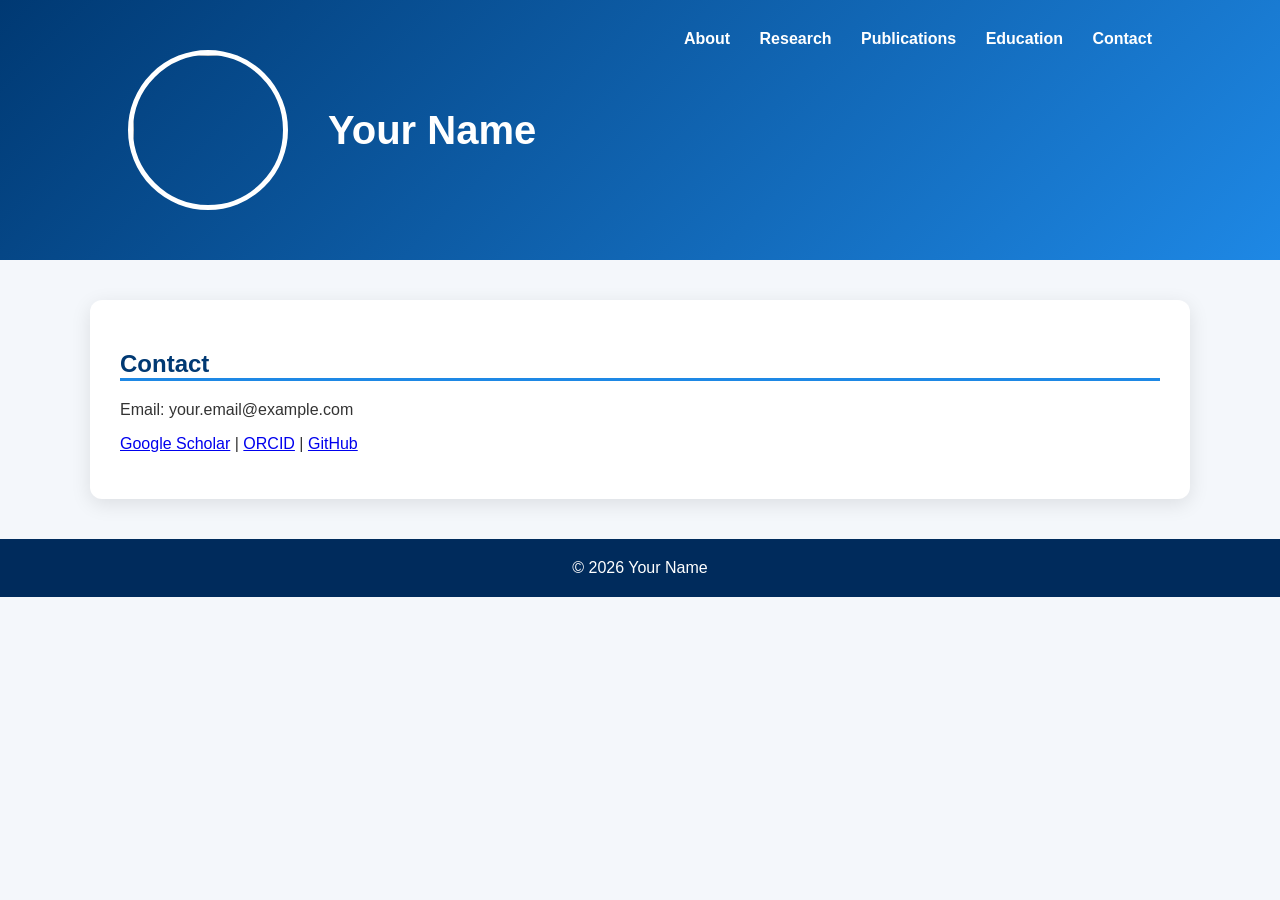
==== contact.html @ b809c6c2 "Create contact.html" ====
<!DOCTYPE html>
<html>
<head>
<title>Contact</title>
<link rel="stylesheet" href="style.css">
</head>

<body>

<header>
<img class="profile" src="photo.jpg">
<div class="header-text">
<h1>Your Name</h1>
</div>

<nav>
<a href="index.html">About</a>
<a href="research.html">Research</a>
<a href="publications.html">Publications</a>
<a href="education.html">Education</a>
<a href="contact.html">Contact</a>
</nav>
</header>

<div class="container">

<section>
<h2>Contact</h2>

<p>Email: your.email@example.com</p>

<p>
<a href="#">Google Scholar</a> |
<a href="#">ORCID</a> |
<a href="#">GitHub</a>
</p>

</section>

</div>

<footer>© 2026 Your Name</footer>

</body>
</html>
---- style.css ----
*{
    box-sizing:border-box;
}

body{
    margin:0;
    font-family:"Segoe UI", Arial, sans-serif;
    background:#f4f7fb;
    color:#333;
}

header{
    background:linear-gradient(135deg,#003973,#1e88e5);
    color:white;
    padding:50px 10%;
    display:flex;
    align-items:center;
    gap:40px;
    position:relative;
}

.profile{
    width:160px;
    height:160px;
    border-radius:50%;
    border:5px solid white;
}

.header-text{
    text-align:left;
}

header h1{
    margin:0;
    font-size:40px;
}

nav{
    position:absolute;
    top:30px;
    right:10%;
}

nav a{
    color:white;
    margin-left:25px;
    text-decoration:none;
    font-weight:bold;
}

nav a:hover{
    color:#ffd166;
}

.container{
    width:90%;
    max-width:1100px;
    margin:auto;
}

section{
    background:white;
    margin:40px 0;
    padding:30px;
    border-radius:12px;
    box-shadow:0 5px 20px rgba(0,0,0,0.1);
}

h2{
    color:#003973;
    border-bottom:3px solid #1e88e5;
}

.grid{
    display:flex;
    gap:20px;
    flex-wrap:wrap;
}

.card{
    flex:1;
    min-width:250px;
    background:#eaf4ff;
    padding:20px;
    border-radius:10px;
}

.paper{
    margin:15px 0;
    padding:15px;
    border-left:5px solid #1e88e5;
    background:#fafafa;
}

footer{
    background:#002b5c;
    color:white;
    text-align:center;
    padding:20px;
}
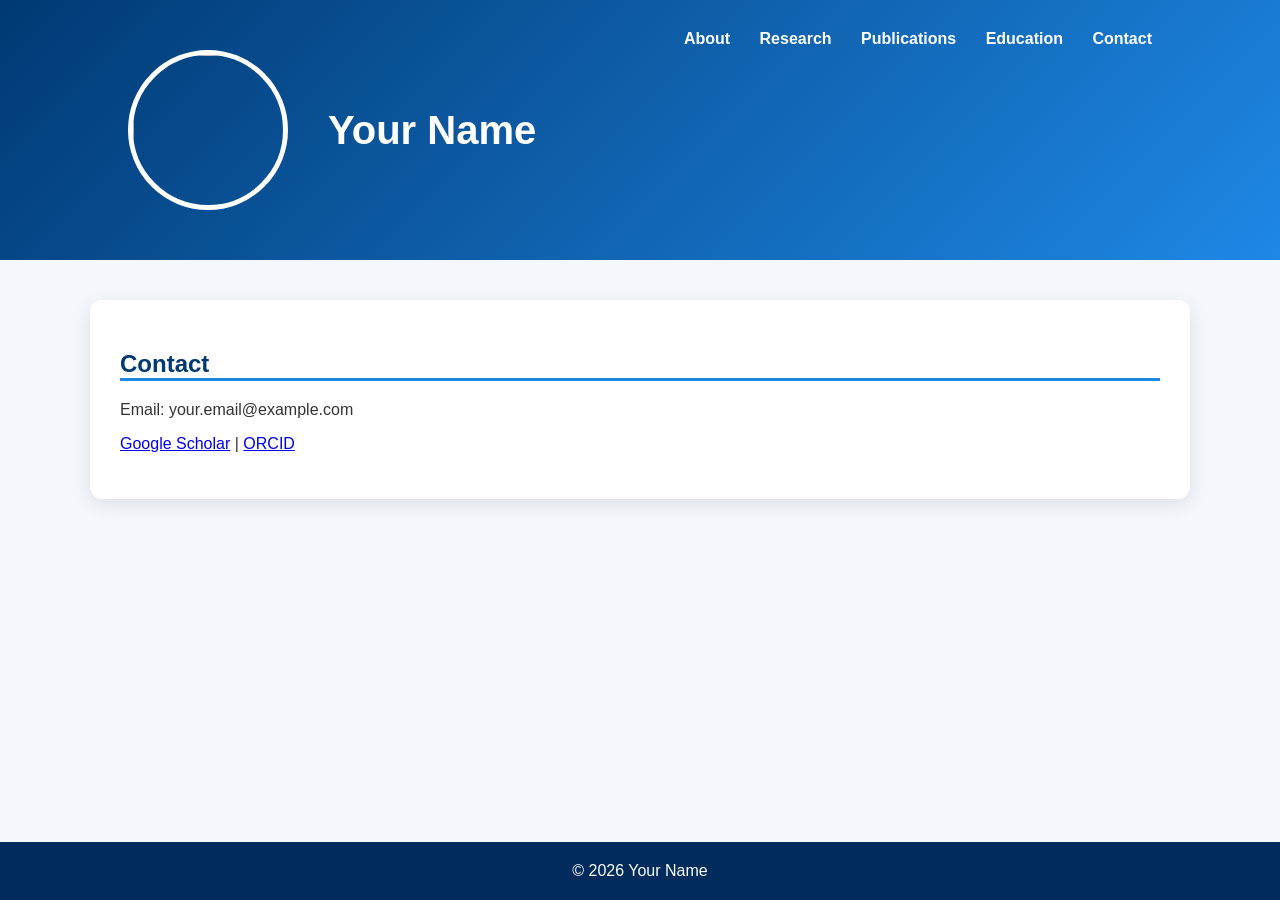
==== commit 6fe39e79: "Update contact.html" ====
--- a/contact.html
+++ b/contact.html
@@ -30,9 +30,8 @@
 <p>Email: your.email@example.com</p>
 
 <p>
-<a href="#">Google Scholar</a> |
-<a href="#">ORCID</a> |
-<a href="#">GitHub</a>
+<a href="https://scholar.google.com/citations?user=cPPiXmwAAAAJ&hl=en&authuser=1&oi=ao">Google Scholar</a> |
+<a href="https://orcid.org/0000-0003-4368-4230">ORCID</a> 
 </p>
 
 </section>
--- a/style.css
+++ b/style.css
@@ -7,6 +7,10 @@
     font-family:"Segoe UI", Arial, sans-serif;
     background:#f4f7fb;
     color:#333;
+
+    display:flex;
+    flex-direction:column;
+    min-height:100vh;
 }
 
 header{
@@ -28,6 +32,7 @@
 
 .header-text{
     text-align:left;
+    font-size:20px;
 }
 
 header h1{
@@ -56,6 +61,8 @@
     width:90%;
     max-width:1100px;
     margin:auto;
+
+    flex:1;
 }
 
 section{
@@ -85,6 +92,12 @@
     border-radius:10px;
 }
 
+.card p{
+    text-align:justify;
+    line-height:1.8;
+    font-size:16px;
+}
+
 .paper{
     margin:15px 0;
     padding:15px;
@@ -97,4 +110,42 @@
     color:white;
     text-align:center;
     padding:20px;
+    
 }
+
+.about-text{
+    font-size:20.5px;
+    line-height:1.8;
+}
+
+.pub{
+    margin:18px 0;
+    padding:8px 0;
+    border-bottom:1px solid #e5e5e5;
+    font-size:16px;
+    line-height:1.6;
+}
+
+.pub:last-child{
+    border-bottom:none;
+}
+
+.pub a{
+    color:#1e88e5;
+    text-decoration:none;
+}
+
+.pub a:hover{
+    text-decoration:underline;
+}
+
+.pub i{
+    color:#444;
+}
+
+.pub-title{
+    font-size:19px;
+    font-weight:400;
+    color:#1e88e5;   /* blue */
+}
+
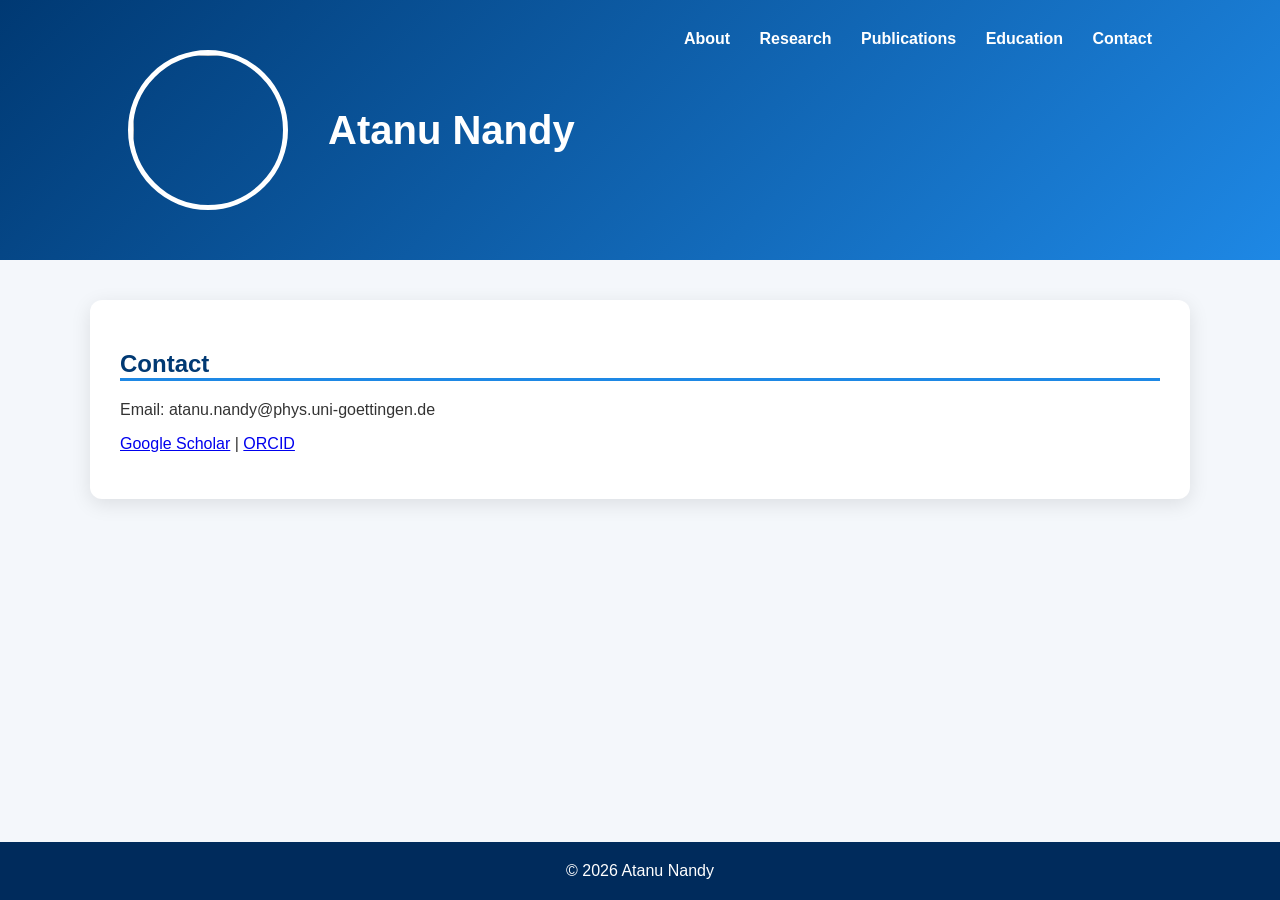
==== commit 254a02c0: "Update contact.html" ====
--- a/contact.html
+++ b/contact.html
@@ -10,7 +10,7 @@
 <header>
 <img class="profile" src="photo.jpg">
 <div class="header-text">
-<h1>Your Name</h1>
+<h1>Atanu Nandy</h1>
 </div>
 
 <nav>
@@ -27,7 +27,7 @@
 <section>
 <h2>Contact</h2>
 
-<p>Email: your.email@example.com</p>
+<p>Email: atanu.nandy@phys.uni-goettingen.de</p>
 
 <p>
 <a href="https://scholar.google.com/citations?user=cPPiXmwAAAAJ&hl=en&authuser=1&oi=ao">Google Scholar</a> |
@@ -38,7 +38,7 @@
 
 </div>
 
-<footer>© 2026 Your Name</footer>
+<footer>© 2026 Atanu Nandy</footer>
 
 </body>
 </html>
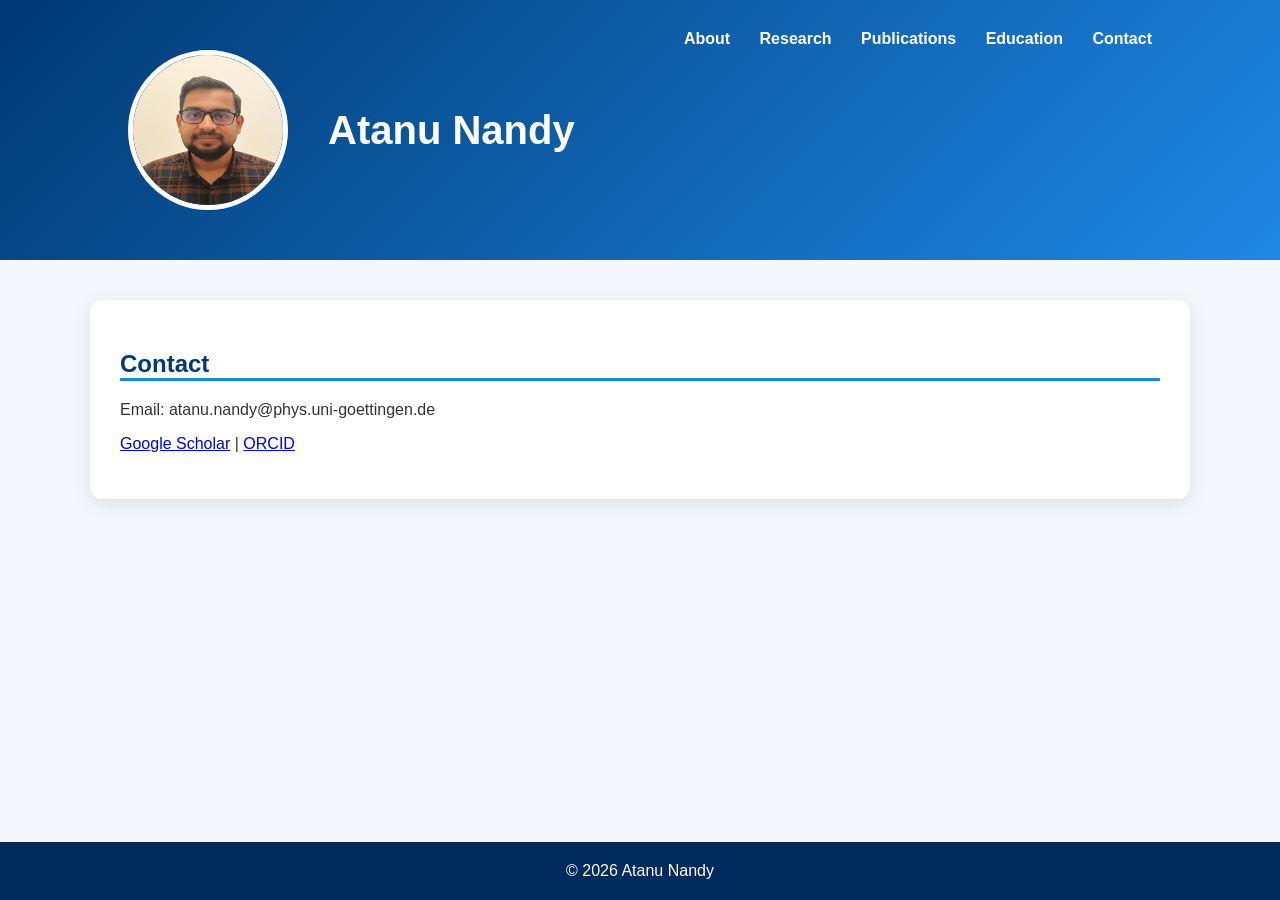
==== commit fcc8a328: "Update contact.html" ====
--- a/contact.html
+++ b/contact.html
@@ -8,7 +8,7 @@
 <body>
 
 <header>
-<img class="profile" src="photo.jpg">
+<img class="profile" src="Photo.jpg">
 <div class="header-text">
 <h1>Atanu Nandy</h1>
 </div>
--- a/style.css
+++ b/style.css
@@ -149,3 +149,9 @@
     color:#1e88e5;   /* blue */
 }
 
+.institute{
+    font-size:20px;
+    font-weight:bold;
+    color:#003973;
+}
+
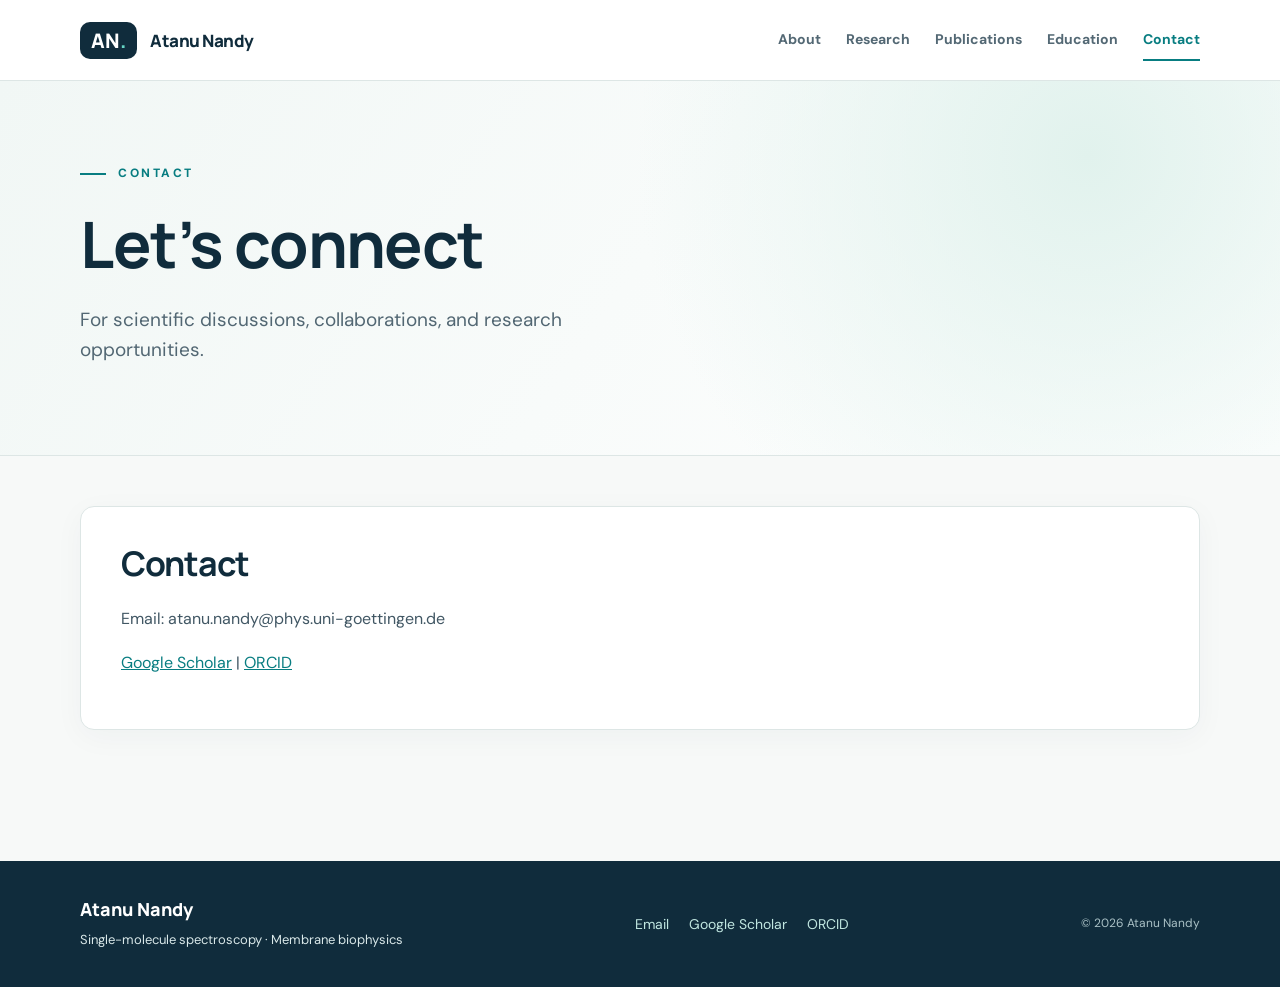
==== commit 96f513ca: "Add files via upload" ====
--- a/contact.html
+++ b/contact.html
@@ -1,44 +1,10 @@
-<!DOCTYPE html>
-<html>
-<head>
-<title>Contact</title>
-<link rel="stylesheet" href="style.css">
-</head>
-
-<body>
-
-<header>
-<img class="profile" src="Photo.jpg">
-<div class="header-text">
-<h1>Atanu Nandy</h1>
-</div>
-
-<nav>
-<a href="index.html">About</a>
-<a href="research.html">Research</a>
-<a href="publications.html">Publications</a>
-<a href="education.html">Education</a>
-<a href="contact.html">Contact</a>
-</nav>
-</header>
-
-<div class="container">
-
+<!doctype html><html lang="en"><head><meta charset="utf-8"><meta name="viewport" content="width=device-width, initial-scale=1"><meta name="description" content="Atanu Nandy — postdoctoral researcher in single-molecule fluorescence spectroscopy, FCS, FRET, GIET, MIET, and membrane biophysics."><meta name="theme-color" content="#102c3c"><title>Let’s connect | Atanu Nandy</title><link rel="stylesheet" href="style.css"></head><body><a class="skip" href="#main">Skip to content</a><header class="site-header"><div class="wrap header-inner"><a class="brand" href="index.html"><span class="brand-mark">AN<span class="dot">.</span></span><span class="brand-name">Atanu Nandy</span></a><nav aria-label="Main navigation"><a href="index.html" class="" >About</a><a href="research.html" class="" >Research</a><a href="publications.html" class="" >Publications</a><a href="education.html" class="" >Education</a><a href="contact.html" class="active" aria-current="page">Contact</a></nav></div></header><main id="main"><div class="hero inner-hero"><div class="wrap hero-layout"><div class="hero-copy"><p class="eyebrow"><span class="eyebrow-line"></span>CONTACT</p><h1>Let’s connect</h1><p class="hero-subtitle">For scientific discussions, collaborations, and research opportunities.</p></div></div></div><div class="wrap page-content"><div class="container">
 <section>
 <h2>Contact</h2>
-
 <p>Email: atanu.nandy@phys.uni-goettingen.de</p>
-
 <p>
-<a href="https://scholar.google.com/citations?user=cPPiXmwAAAAJ&hl=en&authuser=1&oi=ao">Google Scholar</a> |
-<a href="https://orcid.org/0000-0003-4368-4230">ORCID</a> 
+<a href="https://scholar.google.com/citations?user=cPPiXmwAAAAJ&amp;hl=en&amp;authuser=1&amp;oi=ao">Google Scholar</a> |
+<a href="https://orcid.org/0000-0003-4368-4230">ORCID</a>
 </p>
-
 </section>
-
-</div>
-
-<footer>© 2026 Atanu Nandy</footer>
-
-</body>
-</html>
+</div></div></main><footer class="site-footer"><div class="wrap footer-inner"><div><strong>Atanu Nandy</strong><p>Single-molecule spectroscopy · Membrane biophysics</p></div><div><a href="mailto:atanu.nandy@phys.uni-goettingen.de">Email</a><a href="https://scholar.google.com/citations?user=cPPiXmwAAAAJ&hl=en&authuser=1&oi=ao" target="_blank" rel="noopener noreferrer">Google Scholar</a><a href="https://orcid.org/0000-0003-4368-4230" target="_blank" rel="noopener noreferrer">ORCID</a></div><small>© 2026 Atanu Nandy</small></div></footer></body></html>
--- a/style.css
+++ b/style.css
@@ -1,157 +1,2 @@
-*{
-    box-sizing:border-box;
-}
-
-body{
-    margin:0;
-    font-family:"Segoe UI", Arial, sans-serif;
-    background:#f4f7fb;
-    color:#333;
-
-    display:flex;
-    flex-direction:column;
-    min-height:100vh;
-}
-
-header{
-    background:linear-gradient(135deg,#003973,#1e88e5);
-    color:white;
-    padding:50px 10%;
-    display:flex;
-    align-items:center;
-    gap:40px;
-    position:relative;
-}
-
-.profile{
-    width:160px;
-    height:160px;
-    border-radius:50%;
-    border:5px solid white;
-}
-
-.header-text{
-    text-align:left;
-    font-size:20px;
-}
-
-header h1{
-    margin:0;
-    font-size:40px;
-}
-
-nav{
-    position:absolute;
-    top:30px;
-    right:10%;
-}
-
-nav a{
-    color:white;
-    margin-left:25px;
-    text-decoration:none;
-    font-weight:bold;
-}
-
-nav a:hover{
-    color:#ffd166;
-}
-
-.container{
-    width:90%;
-    max-width:1100px;
-    margin:auto;
-
-    flex:1;
-}
-
-section{
-    background:white;
-    margin:40px 0;
-    padding:30px;
-    border-radius:12px;
-    box-shadow:0 5px 20px rgba(0,0,0,0.1);
-}
-
-h2{
-    color:#003973;
-    border-bottom:3px solid #1e88e5;
-}
-
-.grid{
-    display:flex;
-    gap:20px;
-    flex-wrap:wrap;
-}
-
-.card{
-    flex:1;
-    min-width:250px;
-    background:#eaf4ff;
-    padding:20px;
-    border-radius:10px;
-}
-
-.card p{
-    text-align:justify;
-    line-height:1.8;
-    font-size:16px;
-}
-
-.paper{
-    margin:15px 0;
-    padding:15px;
-    border-left:5px solid #1e88e5;
-    background:#fafafa;
-}
-
-footer{
-    background:#002b5c;
-    color:white;
-    text-align:center;
-    padding:20px;
-    
-}
-
-.about-text{
-    font-size:20.5px;
-    line-height:1.8;
-}
-
-.pub{
-    margin:18px 0;
-    padding:8px 0;
-    border-bottom:1px solid #e5e5e5;
-    font-size:16px;
-    line-height:1.6;
-}
-
-.pub:last-child{
-    border-bottom:none;
-}
-
-.pub a{
-    color:#1e88e5;
-    text-decoration:none;
-}
-
-.pub a:hover{
-    text-decoration:underline;
-}
-
-.pub i{
-    color:#444;
-}
-
-.pub-title{
-    font-size:19px;
-    font-weight:400;
-    color:#1e88e5;   /* blue */
-}
-
-.institute{
-    font-size:20px;
-    font-weight:bold;
-    color:#003973;
-}
-
+@import url('https://fonts.googleapis.com/css2?family=DM+Sans:wght@400;500;600;700&family=Manrope:wght@400;500;600;700;800&display=swap');
+:root{--ink:#102c3c;--muted:#526773;--accent:#087d81;--bg:#f7f9f8;--line:#dde6e5;--white:#fff;--soft:#e8f4f1}*{box-sizing:border-box}html{scroll-behavior:smooth}body{margin:0;background:var(--bg);color:var(--ink);font:16px/1.75 'DM Sans',Arial,sans-serif}a{color:var(--accent)}a:hover{color:#075b5f}.wrap{width:min(1120px,calc(100% - 48px));margin-inline:auto}.skip{position:absolute;top:-100px;left:12px;background:white;padding:10px;z-index:20}.skip:focus{top:10px}.site-header{background:white;border-bottom:1px solid var(--line);position:sticky;top:0;z-index:10}.header-inner{display:flex;justify-content:space-between;align-items:center;gap:24px;min-height:80px}.brand{display:flex;gap:13px;align-items:center;text-decoration:none;color:var(--ink)}.brand-mark{background:var(--ink);color:white;border-radius:10px;padding:5px 11px;font:800 20px 'Manrope',sans-serif}.dot{color:#65d5c5}.brand-name{font:800 17px 'Manrope',sans-serif;letter-spacing:-.5px}nav{display:flex;flex-wrap:wrap;gap:25px}nav a{text-decoration:none;color:#536874;font-size:14px;font-weight:700;padding:8px 0;border-bottom:2px solid transparent}nav a:hover,nav a.active{color:var(--accent);border-color:var(--accent)}.hero{background:radial-gradient(circle at 85% 20%,#e1f2ed 0,transparent 40%),linear-gradient(125deg,#f1f7f5,#fff);border-bottom:1px solid var(--line)}.hero-layout{display:flex;align-items:center;justify-content:space-between;gap:65px}.home-hero .hero-layout{padding-block:95px 100px}.inner-hero .hero-layout{padding-block:70px}.hero-copy{max-width:750px}.eyebrow{font-size:12px;letter-spacing:2.5px;font-weight:800;color:var(--accent);text-transform:uppercase}.eyebrow-line{display:inline-block;width:26px;height:2px;background:var(--accent);vertical-align:middle;margin-right:12px}h1,h2,h3{font-family:Manrope,Arial,sans-serif;line-height:1.2;letter-spacing:-1.3px}h1{font-size:clamp(38px,5vw,66px);margin:22px 0}h2{font-size:clamp(25px,3vw,34px);margin:0 0 22px}h3{font-size:21px;letter-spacing:-.5px}.hero-subtitle{font-size:19px;color:var(--muted);line-height:1.6;max-width:610px}.hero-photo{flex:0 0 265px}.hero-photo img{width:265px;height:300px;object-fit:cover;border-radius:120px 120px 22px 22px;box-shadow:18px 18px 0 #cce8e2;display:block}.hero-actions{display:flex;gap:12px;flex-wrap:wrap;margin-top:32px}.btn{display:inline-block;border-radius:8px;padding:11px 20px;font-weight:700;text-decoration:none;font-size:14px}.primary{background:var(--ink);color:white}.primary:hover{background:var(--accent);color:white}.secondary{border:1px solid #b5cbc8;color:var(--ink)}.page-content{padding-block:50px 90px;min-height:45vh}.container{width:100%}section{margin:0 0 28px;padding:36px 40px;background:white;border:1px solid var(--line);border-radius:14px;box-shadow:0 7px 30px #0a34400a}section p{color:#415764}.about-text{font-size:17px;line-height:1.95;max-width:900px}.grid{display:grid;grid-template-columns:repeat(2,minmax(0,1fr));gap:20px}.card{border:1px solid var(--line);background:#fcfefd;border-radius:12px;padding:25px}.card p{line-height:1.8}.pub{padding:23px 0;border-bottom:1px solid var(--line);line-height:1.75}.pub:last-child{border-bottom:0}.pub-title{color:var(--ink);font-size:18px;font-weight:800;line-height:1.45}.pub a{text-decoration:none;font-weight:700}.pub a:hover{text-decoration:underline}.pub i{color:var(--muted)}.institute{font-size:19px;font-weight:800;color:var(--ink)}.site-footer{background:var(--ink);color:#d9e8e9}.footer-inner{display:flex;align-items:center;justify-content:space-between;gap:30px;padding-block:36px;flex-wrap:wrap}.footer-inner strong{font:800 18px Manrope,sans-serif;color:white}.footer-inner p{margin:4px 0 0;font-size:13px}.footer-inner>div:nth-child(2){display:flex;gap:20px;flex-wrap:wrap}.footer-inner a{color:#c1e7e1;text-decoration:none;font-size:14px}.footer-inner small{font-size:12px;color:#aac1c6}@media(max-width:800px){.header-inner{align-items:flex-start;padding-block:16px;flex-direction:column;gap:10px}nav{gap:16px}.home-hero .hero-layout{padding-block:65px}.hero-layout{gap:32px}.hero-photo{flex:0 0 190px}.hero-photo img{width:190px;height:220px}.grid{grid-template-columns:1fr}}@media(max-width:600px){.wrap{width:min(100% - 32px,1120px)}.hero-layout{flex-direction:column-reverse;align-items:flex-start}.inner-hero .hero-layout{display:block;padding-block:48px}.home-hero .hero-layout{padding-block:44px 60px}.hero-photo{flex:none}.hero-photo img{width:155px;height:175px;box-shadow:10px 10px 0 #cce8e2}h1{font-size:39px}.hero-subtitle{font-size:17px}section{padding:25px 20px}.page-content{padding-block:28px 55px}nav{gap:12px}nav a{font-size:12px}.brand-name{font-size:15px}}
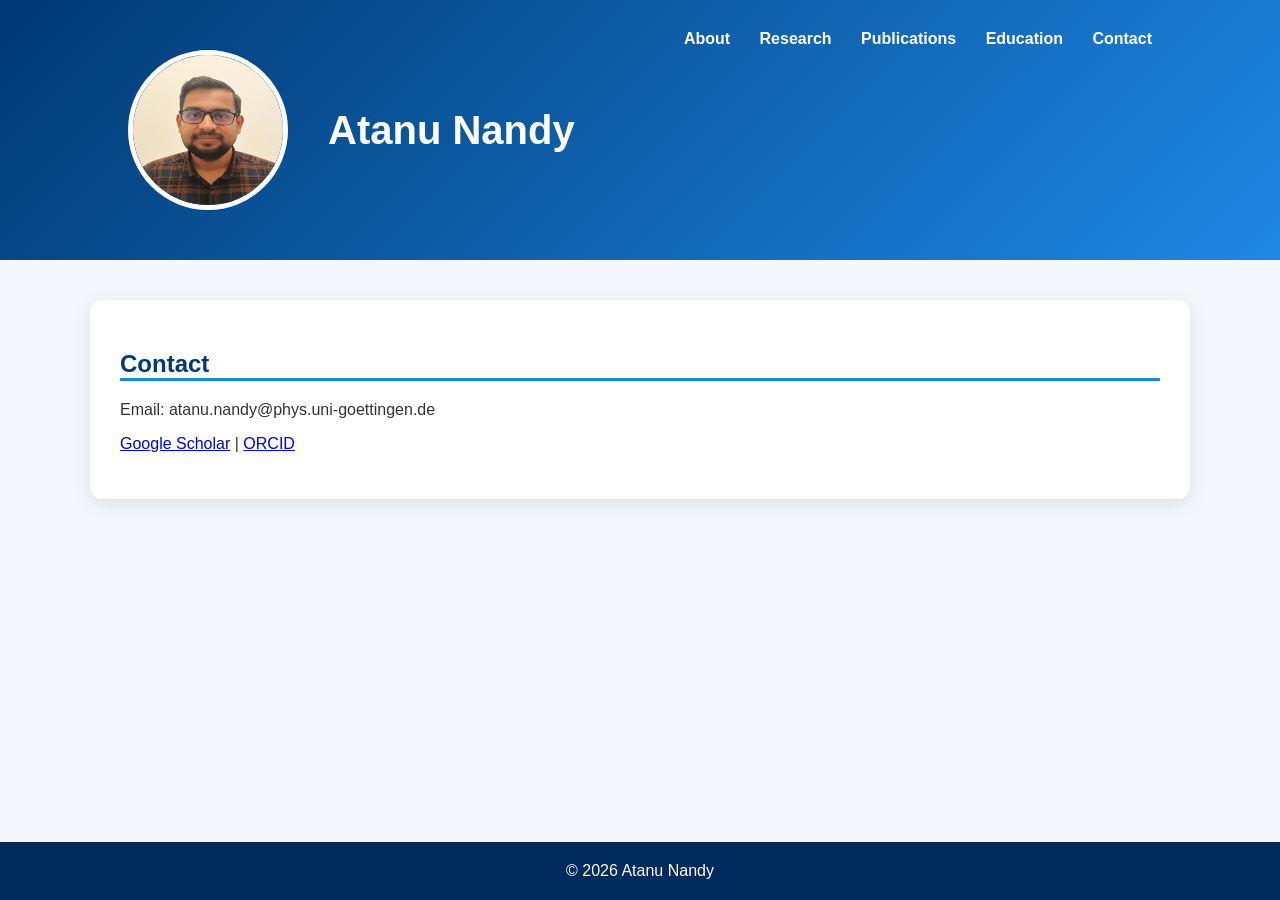
==== commit 0d839d22: "Add files via upload" ====
--- a/contact.html
+++ b/contact.html
@@ -1,10 +1,44 @@
-<!doctype html><html lang="en"><head><meta charset="utf-8"><meta name="viewport" content="width=device-width, initial-scale=1"><meta name="description" content="Atanu Nandy — postdoctoral researcher in single-molecule fluorescence spectroscopy, FCS, FRET, GIET, MIET, and membrane biophysics."><meta name="theme-color" content="#102c3c"><title>Let’s connect | Atanu Nandy</title><link rel="stylesheet" href="style.css"></head><body><a class="skip" href="#main">Skip to content</a><header class="site-header"><div class="wrap header-inner"><a class="brand" href="index.html"><span class="brand-mark">AN<span class="dot">.</span></span><span class="brand-name">Atanu Nandy</span></a><nav aria-label="Main navigation"><a href="index.html" class="" >About</a><a href="research.html" class="" >Research</a><a href="publications.html" class="" >Publications</a><a href="education.html" class="" >Education</a><a href="contact.html" class="active" aria-current="page">Contact</a></nav></div></header><main id="main"><div class="hero inner-hero"><div class="wrap hero-layout"><div class="hero-copy"><p class="eyebrow"><span class="eyebrow-line"></span>CONTACT</p><h1>Let’s connect</h1><p class="hero-subtitle">For scientific discussions, collaborations, and research opportunities.</p></div></div></div><div class="wrap page-content"><div class="container">
+<!DOCTYPE html>
+<html>
+<head>
+<title>Contact</title>
+<link rel="stylesheet" href="style.css">
+</head>
+
+<body>
+
+<header>
+<img class="profile" src="Photo.jpg">
+<div class="header-text">
+<h1>Atanu Nandy</h1>
+</div>
+
+<nav>
+<a href="index.html">About</a>
+<a href="research.html">Research</a>
+<a href="publications.html">Publications</a>
+<a href="education.html">Education</a>
+<a href="contact.html">Contact</a>
+</nav>
+</header>
+
+<div class="container">
+
 <section>
 <h2>Contact</h2>
+
 <p>Email: atanu.nandy@phys.uni-goettingen.de</p>
+
 <p>
-<a href="https://scholar.google.com/citations?user=cPPiXmwAAAAJ&amp;hl=en&amp;authuser=1&amp;oi=ao">Google Scholar</a> |
-<a href="https://orcid.org/0000-0003-4368-4230">ORCID</a>
+<a href="https://scholar.google.com/citations?user=cPPiXmwAAAAJ&hl=en&authuser=1&oi=ao">Google Scholar</a> |
+<a href="https://orcid.org/0000-0003-4368-4230">ORCID</a> 
 </p>
+
 </section>
-</div></div></main><footer class="site-footer"><div class="wrap footer-inner"><div><strong>Atanu Nandy</strong><p>Single-molecule spectroscopy · Membrane biophysics</p></div><div><a href="mailto:atanu.nandy@phys.uni-goettingen.de">Email</a><a href="https://scholar.google.com/citations?user=cPPiXmwAAAAJ&hl=en&authuser=1&oi=ao" target="_blank" rel="noopener noreferrer">Google Scholar</a><a href="https://orcid.org/0000-0003-4368-4230" target="_blank" rel="noopener noreferrer">ORCID</a></div><small>© 2026 Atanu Nandy</small></div></footer></body></html>+
+</div>
+
+<footer>© 2026 Atanu Nandy</footer>
+
+</body>
+</html>
--- a/style.css
+++ b/style.css
@@ -1,2 +1,157 @@
-@import url('https://fonts.googleapis.com/css2?family=DM+Sans:wght@400;500;600;700&family=Manrope:wght@400;500;600;700;800&display=swap');
-:root{--ink:#102c3c;--muted:#526773;--accent:#087d81;--bg:#f7f9f8;--line:#dde6e5;--white:#fff;--soft:#e8f4f1}*{box-sizing:border-box}html{scroll-behavior:smooth}body{margin:0;background:var(--bg);color:var(--ink);font:16px/1.75 'DM Sans',Arial,sans-serif}a{color:var(--accent)}a:hover{color:#075b5f}.wrap{width:min(1120px,calc(100% - 48px));margin-inline:auto}.skip{position:absolute;top:-100px;left:12px;background:white;padding:10px;z-index:20}.skip:focus{top:10px}.site-header{background:white;border-bottom:1px solid var(--line);position:sticky;top:0;z-index:10}.header-inner{display:flex;justify-content:space-between;align-items:center;gap:24px;min-height:80px}.brand{display:flex;gap:13px;align-items:center;text-decoration:none;color:var(--ink)}.brand-mark{background:var(--ink);color:white;border-radius:10px;padding:5px 11px;font:800 20px 'Manrope',sans-serif}.dot{color:#65d5c5}.brand-name{font:800 17px 'Manrope',sans-serif;letter-spacing:-.5px}nav{display:flex;flex-wrap:wrap;gap:25px}nav a{text-decoration:none;color:#536874;font-size:14px;font-weight:700;padding:8px 0;border-bottom:2px solid transparent}nav a:hover,nav a.active{color:var(--accent);border-color:var(--accent)}.hero{background:radial-gradient(circle at 85% 20%,#e1f2ed 0,transparent 40%),linear-gradient(125deg,#f1f7f5,#fff);border-bottom:1px solid var(--line)}.hero-layout{display:flex;align-items:center;justify-content:space-between;gap:65px}.home-hero .hero-layout{padding-block:95px 100px}.inner-hero .hero-layout{padding-block:70px}.hero-copy{max-width:750px}.eyebrow{font-size:12px;letter-spacing:2.5px;font-weight:800;color:var(--accent);text-transform:uppercase}.eyebrow-line{display:inline-block;width:26px;height:2px;background:var(--accent);vertical-align:middle;margin-right:12px}h1,h2,h3{font-family:Manrope,Arial,sans-serif;line-height:1.2;letter-spacing:-1.3px}h1{font-size:clamp(38px,5vw,66px);margin:22px 0}h2{font-size:clamp(25px,3vw,34px);margin:0 0 22px}h3{font-size:21px;letter-spacing:-.5px}.hero-subtitle{font-size:19px;color:var(--muted);line-height:1.6;max-width:610px}.hero-photo{flex:0 0 265px}.hero-photo img{width:265px;height:300px;object-fit:cover;border-radius:120px 120px 22px 22px;box-shadow:18px 18px 0 #cce8e2;display:block}.hero-actions{display:flex;gap:12px;flex-wrap:wrap;margin-top:32px}.btn{display:inline-block;border-radius:8px;padding:11px 20px;font-weight:700;text-decoration:none;font-size:14px}.primary{background:var(--ink);color:white}.primary:hover{background:var(--accent);color:white}.secondary{border:1px solid #b5cbc8;color:var(--ink)}.page-content{padding-block:50px 90px;min-height:45vh}.container{width:100%}section{margin:0 0 28px;padding:36px 40px;background:white;border:1px solid var(--line);border-radius:14px;box-shadow:0 7px 30px #0a34400a}section p{color:#415764}.about-text{font-size:17px;line-height:1.95;max-width:900px}.grid{display:grid;grid-template-columns:repeat(2,minmax(0,1fr));gap:20px}.card{border:1px solid var(--line);background:#fcfefd;border-radius:12px;padding:25px}.card p{line-height:1.8}.pub{padding:23px 0;border-bottom:1px solid var(--line);line-height:1.75}.pub:last-child{border-bottom:0}.pub-title{color:var(--ink);font-size:18px;font-weight:800;line-height:1.45}.pub a{text-decoration:none;font-weight:700}.pub a:hover{text-decoration:underline}.pub i{color:var(--muted)}.institute{font-size:19px;font-weight:800;color:var(--ink)}.site-footer{background:var(--ink);color:#d9e8e9}.footer-inner{display:flex;align-items:center;justify-content:space-between;gap:30px;padding-block:36px;flex-wrap:wrap}.footer-inner strong{font:800 18px Manrope,sans-serif;color:white}.footer-inner p{margin:4px 0 0;font-size:13px}.footer-inner>div:nth-child(2){display:flex;gap:20px;flex-wrap:wrap}.footer-inner a{color:#c1e7e1;text-decoration:none;font-size:14px}.footer-inner small{font-size:12px;color:#aac1c6}@media(max-width:800px){.header-inner{align-items:flex-start;padding-block:16px;flex-direction:column;gap:10px}nav{gap:16px}.home-hero .hero-layout{padding-block:65px}.hero-layout{gap:32px}.hero-photo{flex:0 0 190px}.hero-photo img{width:190px;height:220px}.grid{grid-template-columns:1fr}}@media(max-width:600px){.wrap{width:min(100% - 32px,1120px)}.hero-layout{flex-direction:column-reverse;align-items:flex-start}.inner-hero .hero-layout{display:block;padding-block:48px}.home-hero .hero-layout{padding-block:44px 60px}.hero-photo{flex:none}.hero-photo img{width:155px;height:175px;box-shadow:10px 10px 0 #cce8e2}h1{font-size:39px}.hero-subtitle{font-size:17px}section{padding:25px 20px}.page-content{padding-block:28px 55px}nav{gap:12px}nav a{font-size:12px}.brand-name{font-size:15px}}
+*{
+    box-sizing:border-box;
+}
+
+body{
+    margin:0;
+    font-family:"Segoe UI", Arial, sans-serif;
+    background:#f4f7fb;
+    color:#333;
+
+    display:flex;
+    flex-direction:column;
+    min-height:100vh;
+}
+
+header{
+    background:linear-gradient(135deg,#003973,#1e88e5);
+    color:white;
+    padding:50px 10%;
+    display:flex;
+    align-items:center;
+    gap:40px;
+    position:relative;
+}
+
+.profile{
+    width:160px;
+    height:160px;
+    border-radius:50%;
+    border:5px solid white;
+}
+
+.header-text{
+    text-align:left;
+    font-size:20px;
+}
+
+header h1{
+    margin:0;
+    font-size:40px;
+}
+
+nav{
+    position:absolute;
+    top:30px;
+    right:10%;
+}
+
+nav a{
+    color:white;
+    margin-left:25px;
+    text-decoration:none;
+    font-weight:bold;
+}
+
+nav a:hover{
+    color:#ffd166;
+}
+
+.container{
+    width:90%;
+    max-width:1100px;
+    margin:auto;
+
+    flex:1;
+}
+
+section{
+    background:white;
+    margin:40px 0;
+    padding:30px;
+    border-radius:12px;
+    box-shadow:0 5px 20px rgba(0,0,0,0.1);
+}
+
+h2{
+    color:#003973;
+    border-bottom:3px solid #1e88e5;
+}
+
+.grid{
+    display:flex;
+    gap:20px;
+    flex-wrap:wrap;
+}
+
+.card{
+    flex:1;
+    min-width:250px;
+    background:#eaf4ff;
+    padding:20px;
+    border-radius:10px;
+}
+
+.card p{
+    text-align:justify;
+    line-height:1.8;
+    font-size:16px;
+}
+
+.paper{
+    margin:15px 0;
+    padding:15px;
+    border-left:5px solid #1e88e5;
+    background:#fafafa;
+}
+
+footer{
+    background:#002b5c;
+    color:white;
+    text-align:center;
+    padding:20px;
+    
+}
+
+.about-text{
+    font-size:20.5px;
+    line-height:1.8;
+}
+
+.pub{
+    margin:18px 0;
+    padding:8px 0;
+    border-bottom:1px solid #e5e5e5;
+    font-size:16px;
+    line-height:1.6;
+}
+
+.pub:last-child{
+    border-bottom:none;
+}
+
+.pub a{
+    color:#1e88e5;
+    text-decoration:none;
+}
+
+.pub a:hover{
+    text-decoration:underline;
+}
+
+.pub i{
+    color:#444;
+}
+
+.pub-title{
+    font-size:19px;
+    font-weight:400;
+    color:#1e88e5;   /* blue */
+}
+
+.institute{
+    font-size:20px;
+    font-weight:bold;
+    color:#003973;
+}
+
